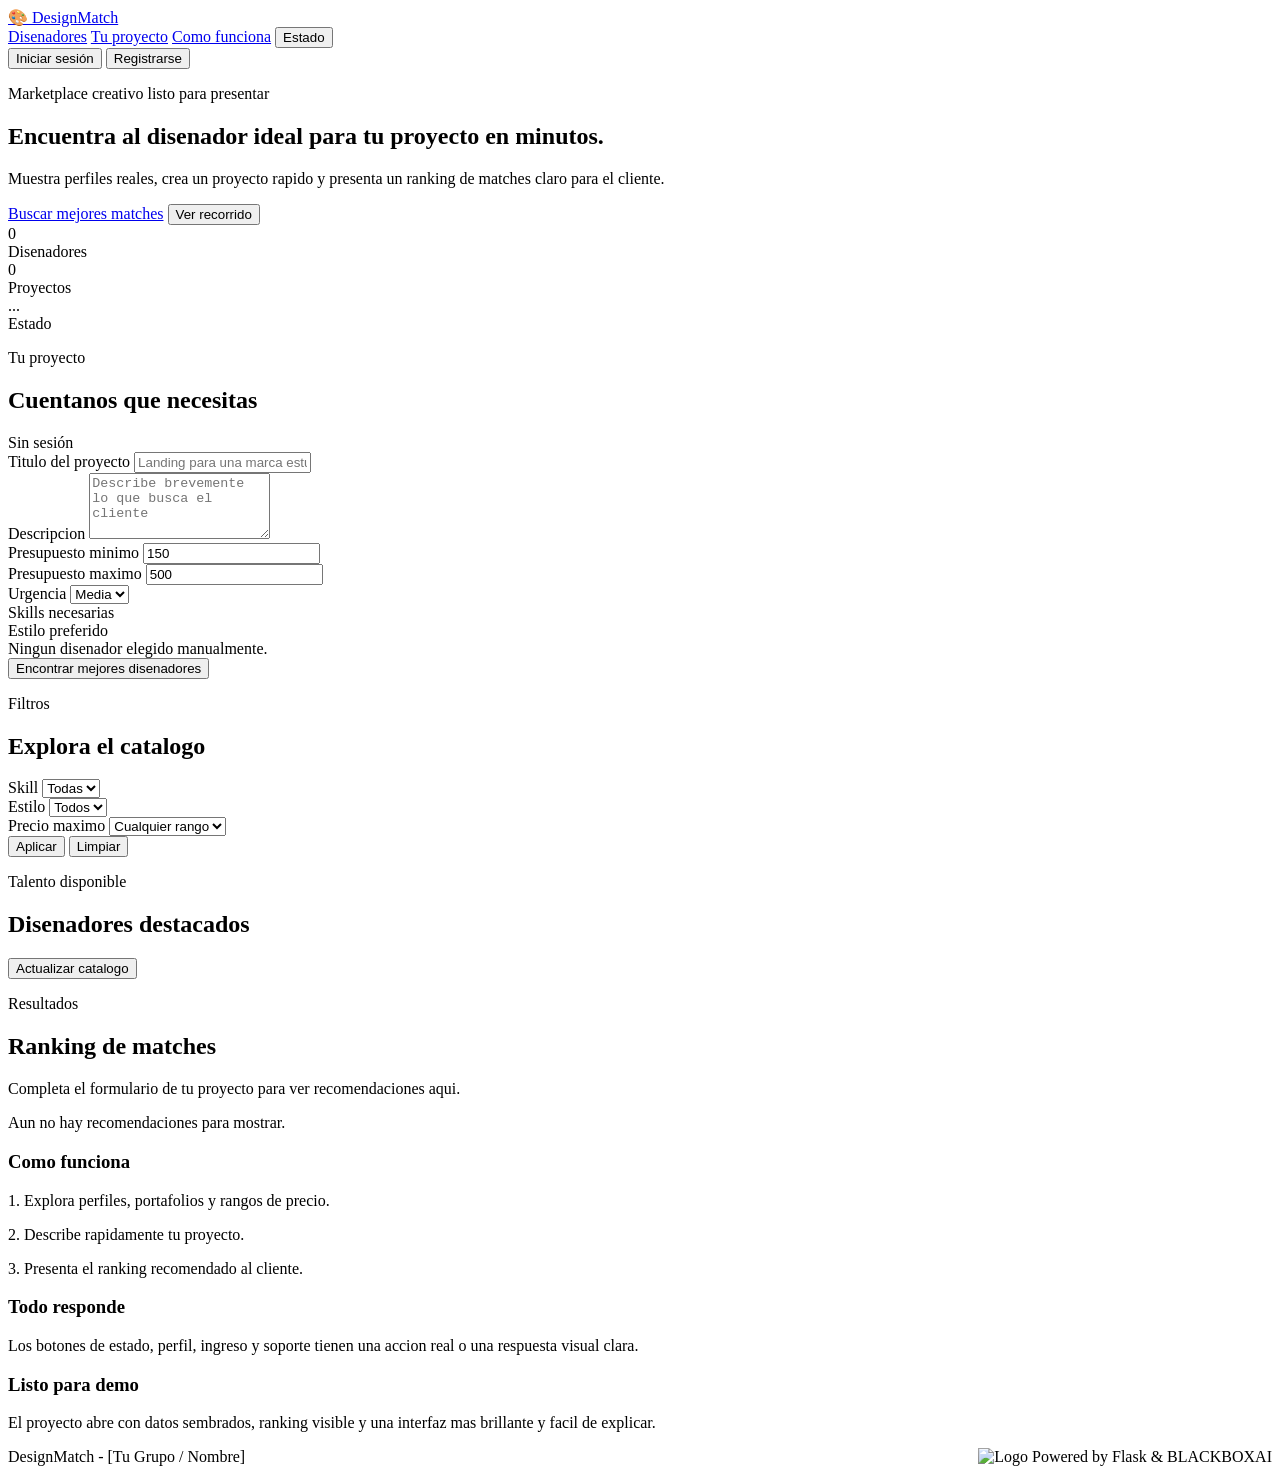
==== DesignMatch Producto Final/static/index.html @ e13d2c54 "first deploy designmatch" ====
<!DOCTYPE html>
<html lang="es">
<head>
    <meta charset="UTF-8">
    <meta name="viewport" content="width=device-width, initial-scale=1.0">
    <meta name="description" content="DesignMatch conecta clientes con estudiantes de diseno para proyectos reales.">
    <title>DesignMatch - Marketplace de Disenadores</title>
    <link rel="icon" href="data:image/svg+xml,<svg xmlns='http://www.w3.org/2000/svg' viewBox='0 0 100 100'><text y='.9em' font-size='90'>&#x1F3A8;</text></svg>">
    <link rel="preconnect" href="https://fonts.googleapis.com">
    <link rel="preconnect" href="https://fonts.gstatic.com" crossorigin>
    <link href="https://fonts.googleapis.com/css2?family=Inter:wght@400;500;600;700&family=Poppins:wght@500;600;700&display=swap" rel="stylesheet">
    <link rel="stylesheet" href="/static/styles.css">
</head>
<body>
    <header class="header">
        <div class="container header-content">
            <a href="#inicio" class="logo">
                <span class="logo-icon">&#x1F3A8;</span>
                <span class="logo-text">DesignMatch</span>
            </a>

            <nav class="nav">
                <a class="nav-link" href="#disenadores">Disenadores</a>
                <a class="nav-link" href="#proyecto">Tu proyecto</a>
                <a class="nav-link" href="#como-funciona">Como funciona</a>
                <button type="button" class="nav-link nav-button" data-action="estado">Estado</button>
            </nav>

            <div class="nav-actions">
                <button type="button" class="btn btn-outline" data-open-access="login">Iniciar sesión</button>
                <button type="button" class="btn btn-primary" data-open-access="register">Registrarse</button>
            </div>
        </div>
    </header>

    <section class="hero" id="inicio">
        <div class="container hero-content">
            <p class="hero-kicker">Marketplace creativo listo para presentar</p>
            <h1 class="hero-title">Encuentra al disenador ideal para tu proyecto en minutos.</h1>
            <p class="hero-subtitle">
                Muestra perfiles reales, crea un proyecto rapido y presenta un ranking de matches claro para el cliente.
            </p>

            <div class="hero-actions">
                <a href="#proyecto" class="btn btn-primary btn-lg">Buscar mejores matches</a>
                <button type="button" class="btn btn-outline btn-light" data-action="como-funciona">Ver recorrido</button>
            </div>

            <div class="hero-stats">
                <div class="stat-item">
                    <div class="stat-value" id="metricDesigners">0</div>
                    <div class="stat-label">Disenadores</div>
                </div>
                <div class="stat-item">
                    <div class="stat-value" id="metricProjects">0</div>
                    <div class="stat-label">Proyectos</div>
                </div>
                <div class="stat-item">
                    <div class="stat-value" id="metricStatus">...</div>
                    <div class="stat-label">Estado</div>
                </div>
            </div>
        </div>
    </section>

    <main class="main">
        <div class="container main-grid">
            <aside class="sidebar-stack">
                <section class="panel" id="proyecto">
                    <div class="panel-header">
                        <div>
                            <p class="panel-kicker">Tu proyecto</p>
                            <h2 class="panel-title">Cuentanos que necesitas</h2>
                        </div>
                        <span class="session-pill" id="sessionBadge">Sin sesión</span>
                    </div>

                    <form id="projectForm" class="project-form">
                        <div class="form-group">
                            <label class="form-label">Titulo del proyecto</label>
                            <input type="text" name="title" class="form-input" placeholder="Landing para una marca estudiantil" required>
                        </div>

                        <div class="form-group">
                            <label class="form-label">Descripcion</label>
                            <textarea name="description" class="form-input form-textarea" rows="4" placeholder="Describe brevemente lo que busca el cliente"></textarea>
                        </div>

                        <div class="form-row">
                            <div class="form-group">
                                <label class="form-label">Presupuesto minimo</label>
                                <input type="number" name="budget_min" class="form-input" min="0" step="10" value="150">
                            </div>

                            <div class="form-group">
                                <label class="form-label">Presupuesto maximo</label>
                                <input type="number" name="budget_max" class="form-input" min="0" step="10" value="500">
                            </div>
                        </div>

                        <div class="form-group">
                            <label class="form-label">Urgencia</label>
                            <select name="urgency" class="form-input">
                                <option value="low">Baja</option>
                                <option value="medium" selected>Media</option>
                                <option value="high">Alta</option>
                            </select>
                        </div>

                        <div class="form-group">
                            <label class="form-label">Skills necesarias</label>
                            <div id="skillsOptions" class="chip-grid"></div>
                        </div>

                        <div class="form-group">
                            <label class="form-label">Estilo preferido</label>
                            <div id="stylesOptions" class="chip-grid"></div>
                        </div>

                        <div class="selected-designer" id="pickedDesigner">
                            Ningun disenador elegido manualmente.
                        </div>

                        <button type="submit" class="btn btn-primary btn-block" id="submitProject">
                            Encontrar mejores disenadores
                        </button>
                    </form>
                </section>

                <section class="panel filters-panel">
                    <div class="panel-header">
                        <div>
                            <p class="panel-kicker">Filtros</p>
                            <h2 class="panel-title">Explora el catalogo</h2>
                        </div>
                    </div>

                    <div class="form-group">
                        <label class="form-label">Skill</label>
                        <select class="form-input" id="filterSkill">
                            <option value="">Todas</option>
                        </select>
                    </div>

                    <div class="form-group">
                        <label class="form-label">Estilo</label>
                        <select class="form-input" id="filterStyle">
                            <option value="">Todos</option>
                        </select>
                    </div>

                    <div class="form-group">
                        <label class="form-label">Precio maximo</label>
                        <select class="form-input" id="filterBudget">
                            <option value="">Cualquier rango</option>
                            <option value="250">Hasta $250</option>
                            <option value="400">Hasta $400</option>
                            <option value="600">Hasta $600</option>
                            <option value="800">Hasta $800</option>
                        </select>
                    </div>

                    <div class="filter-actions">
                        <button type="button" class="btn btn-primary" id="applyFilters">Aplicar</button>
                        <button type="button" class="btn btn-outline" id="clearFilters">Limpiar</button>
                    </div>
                </section>
            </aside>

            <section class="content-stack">
                <section class="panel" id="disenadores">
                    <div class="panel-header panel-header-inline">
                        <div>
                            <p class="panel-kicker">Talento disponible</p>
                            <h2 class="panel-title">Disenadores destacados</h2>
                        </div>
                        <button type="button" class="btn btn-outline" data-action="refresh">Actualizar catalogo</button>
                    </div>

                    <div id="designersGrid" class="designers-grid"></div>
                </section>

                <section class="panel">
                    <div class="panel-header">
                        <div>
                            <p class="panel-kicker">Resultados</p>
                            <h2 class="panel-title">Ranking de matches</h2>
                        </div>
                    </div>

                    <p id="resultsHint" class="results-hint">Completa el formulario de tu proyecto para ver recomendaciones aqui.</p>
                    <div id="resultsContainer" class="results-list empty-state">
                        Aun no hay recomendaciones para mostrar.
                    </div>
                </section>
            </section>
        </div>
    </main>

    <section class="info-sections" id="como-funciona">
        <div class="container info-grid">
            <article class="info-card">
                <h3>Como funciona</h3>
                <p>1. Explora perfiles, portafolios y rangos de precio.</p>
                <p>2. Describe rapidamente tu proyecto.</p>
                <p>3. Presenta el ranking recomendado al cliente.</p>
            </article>
            <article class="info-card">
                <h3>Todo responde</h3>
                <p>Los botones de estado, perfil, ingreso y soporte tienen una accion real o una respuesta visual clara.</p>
            </article>
            <article class="info-card">
                <h3>Listo para demo</h3>
                <p>El proyecto abre con datos sembrados, ranking visible y una interfaz mas brillante y facil de explicar.</p>
            </article>
        </div>
    </section>

    <footer class="footer">
        <div class="container">
            <p>DesignMatch - [Tu Grupo / Nombre] <span style="float:right;"><img src="" alt="Logo" style="height:24px;"> Powered by Flask &amp; BLACKBOXAI</span></p>
        </div>
    </footer>

    <dialog id="profileDialog" class="dialog">
        <button class="dialog-close" id="closeProfileDialog" aria-label="Cerrar perfil">&times;</button>
        <div id="profileContent"></div>
    </dialog>

    <dialog id="infoDialog" class="dialog">
        <button class="dialog-close" id="closeInfoDialog" aria-label="Cerrar informacion">&times;</button>
        <div id="infoContent"></div>
    </dialog>

    <dialog id="accessDialog" class="dialog dialog-sm">
        <button class="dialog-close" id="closeAccessDialog" aria-label="Cerrar acceso">&times;</button>
        <div class="access-header">
            <p class="panel-kicker">Registro / Login</p>
            <h2 class="panel-title" id="accessTitle">Registrarse</h2>
            <p id="accessCopy">Crea tu cuenta como cliente o diseñador.</p>
        </div>

        <form id="registerForm" class="access-form">
            <div class="form-group">
                <label class="form-label">Nombre</label>
                <input type="text" name="name" class="form-input" placeholder="Tu nombre completo" required>
            </div>
            <div class="form-group">
                <label class="form-label">Email</label>
                <input type="email" name="email" class="form-input" placeholder="tu@email.com" required>
            </div>
            <div class="form-group">
                <label class="form-label">Teléfono / WhatsApp</label>
                <input type="tel" name="phone" class="form-input" placeholder="+1 234 567 890">
            </div>
            <div class="form-group">
                <label class="form-label">Rol *</label>
                <select name="role" class="form-input" id="roleSelect">
                    <option value="client">Cliente</option>
                    <option value="designer">Diseñador</option>
                </select>
            </div>
            <div class="form-group designer-fields" id="designerFields" style="display:none;">
                <label class="form-label">Bio / Descripción</label>
                <textarea name="bio" class="form-input form-textarea" rows="2" placeholder="Breve descripción de tus servicios"></textarea>
            </div>
            <div class="form-group designer-fields" id="designerPortfolio">
                <label class="form-label">Portfolio URL (opcional)</label>
                <input type="url" name="portfolio_url" class="form-input" placeholder="https://mi-portfolio.com">
            </div>
            <div class="form-group designer-fields" id="designerSkills">
                <label class="form-label">Skills (ej: Branding, UI Design)</label>
                <input type="text" name="skills" class="form-input" placeholder="Separa con comas">
            </div>
            <div class="form-group client-fields" id="clientFields">
                <label class="form-label">Descripción de tu proyecto (opcional)</label>
                <textarea name="project_description" class="form-input form-textarea" rows="2" placeholder="Tipo de proyectos que buscas..."></textarea>
            </div>
            <button type="submit" class="btn btn-primary btn-block">Crear cuenta</button>
        </form>

        <form id="loginForm" class="access-form hidden">
            <div class="form-group">
                <label class="form-label">Email</label>
                <input type="email" name="email" class="form-input" placeholder="tu@email.com" required>
            </div>
            <button type="submit" class="btn btn-primary btn-block">Iniciar sesión</button>
        </form>
    </dialog>

    <script src="/static/script.js"></script>
</body>
</html>
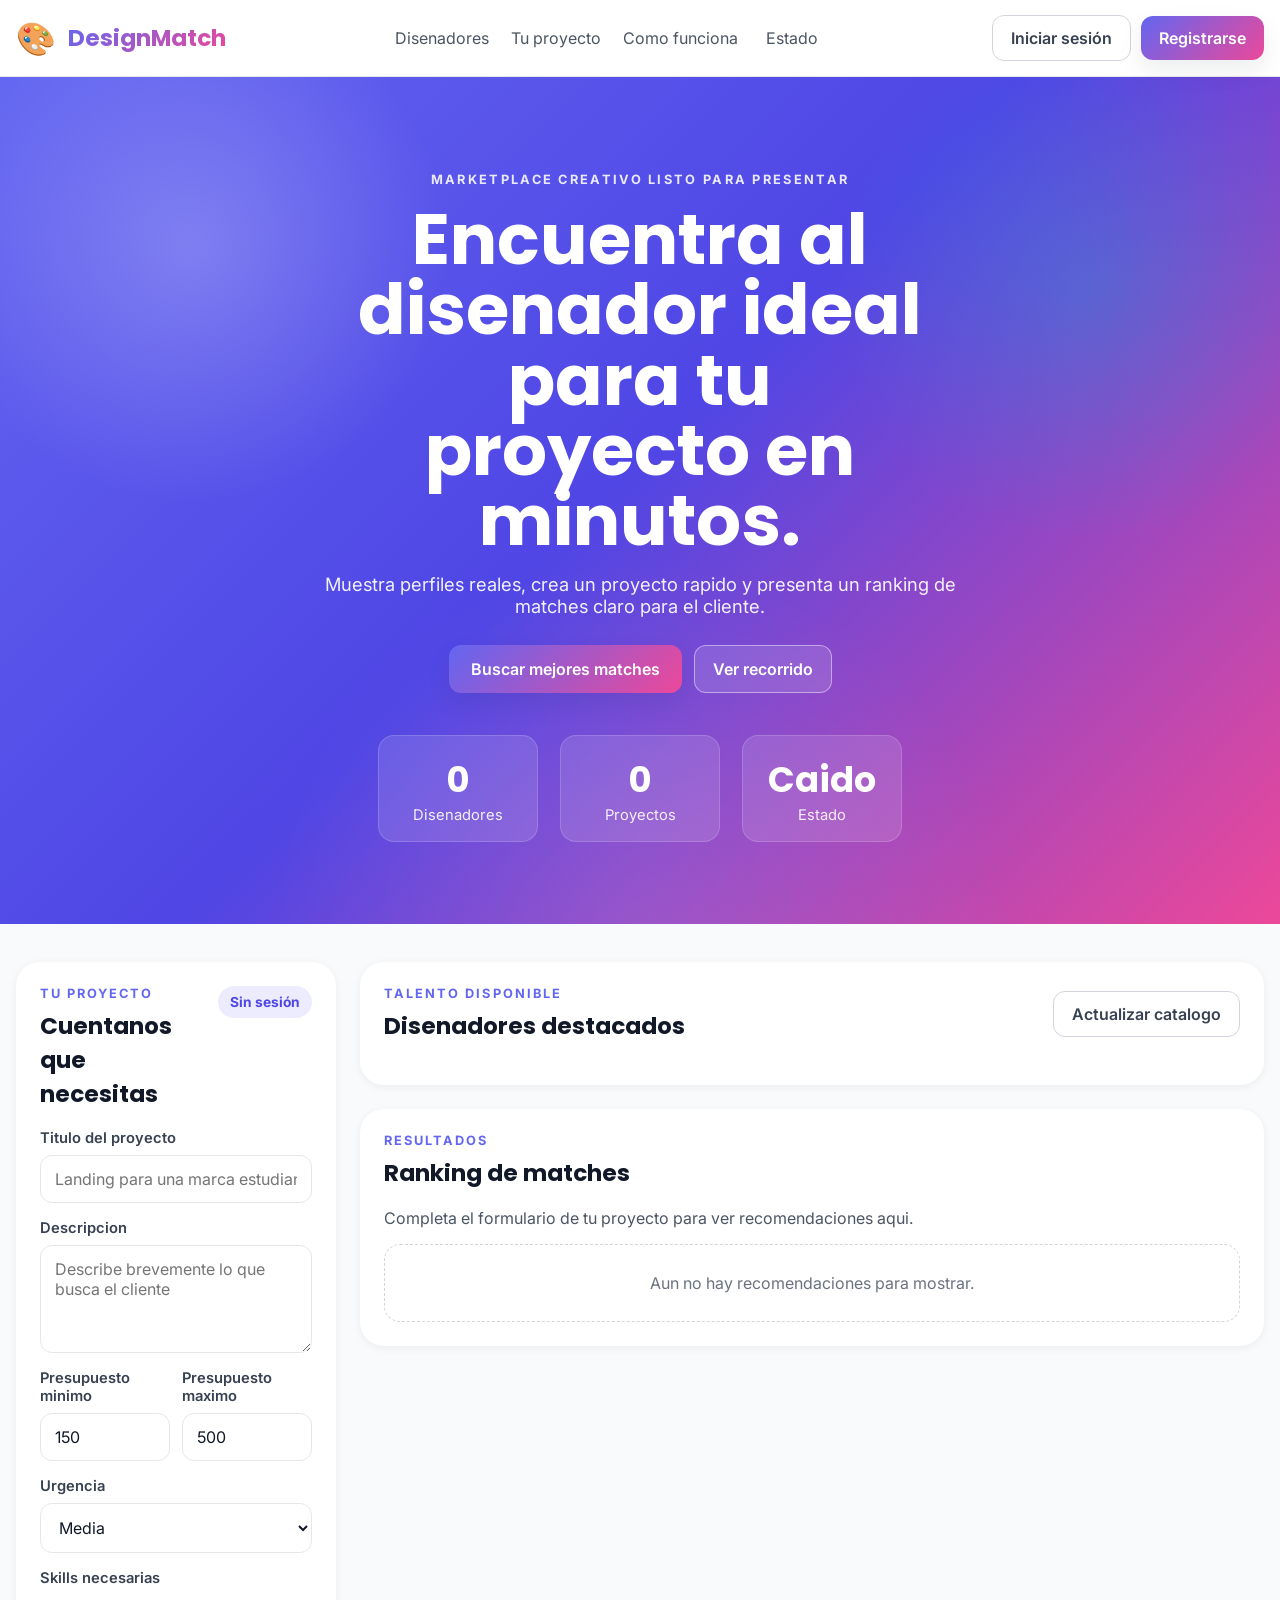
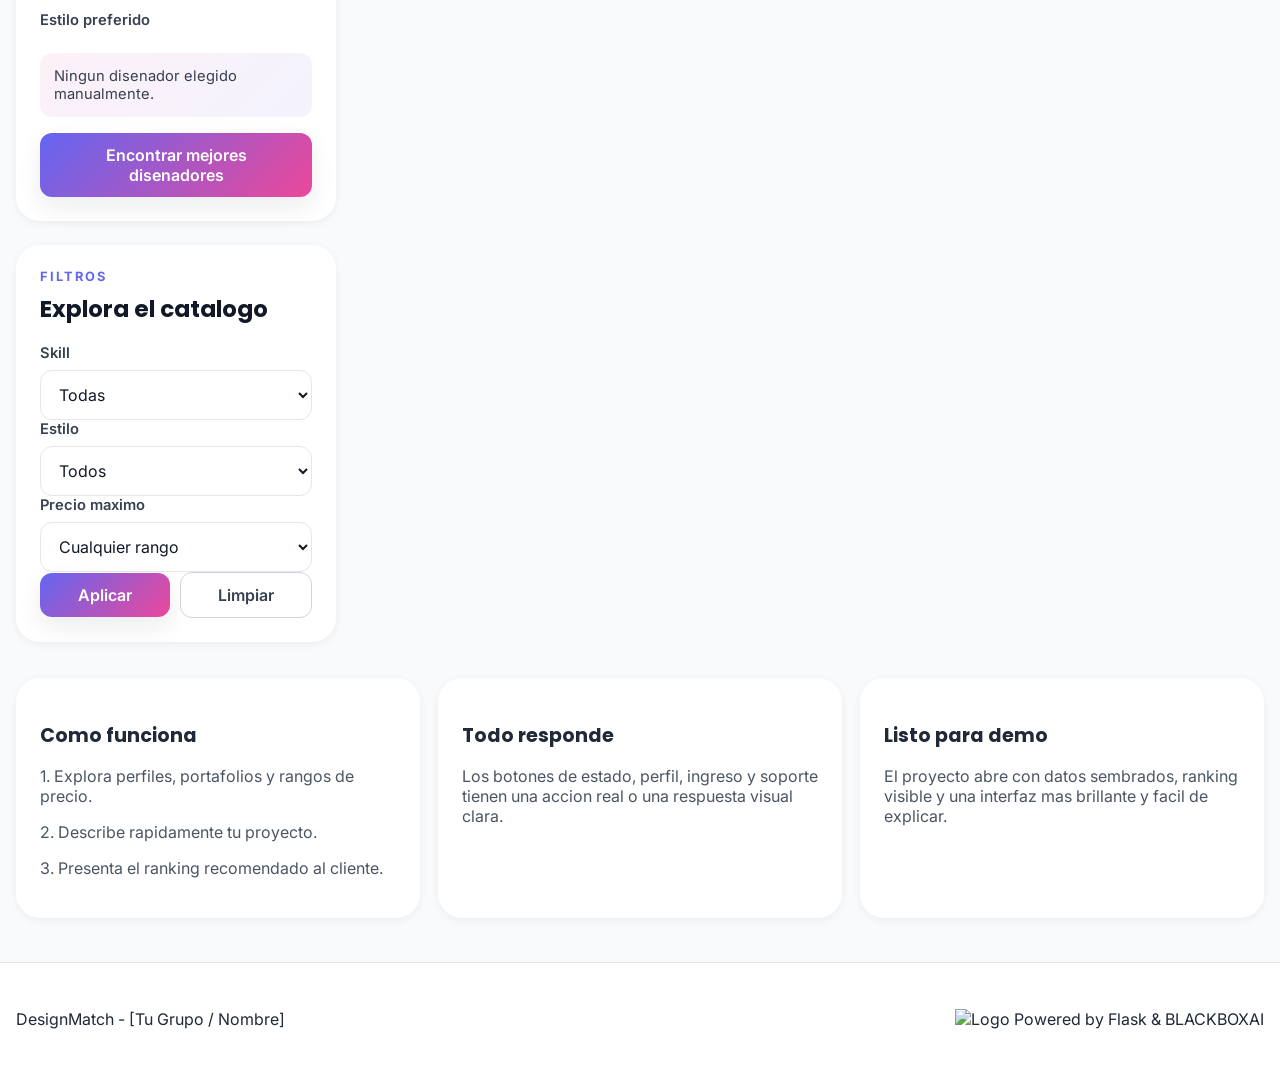
==== commit 79ff929e: "Salsa de frambuesa" ====
--- a/DesignMatch Producto Final/static/index.html
+++ b/DesignMatch Producto Final/static/index.html
@@ -269,8 +269,8 @@
                 <input type="url" name="portfolio_url" class="form-input" placeholder="https://mi-portfolio.com">
             </div>
             <div class="form-group designer-fields" id="designerSkills">
-                <label class="form-label">Skills (ej: Branding, UI Design)</label>
-                <input type="text" name="skills" class="form-input" placeholder="Separa con comas">
+                <label class="form-label">Skills</label>
+                <div id="regSkillsOptions" class="chip-grid"></div>
             </div>
             <div class="form-group client-fields" id="clientFields">
                 <label class="form-label">Descripción de tu proyecto (opcional)</label>
--- a/static/styles.css
+++ b/static/styles.css
@@ -0,0 +1,765 @@
+:root {
+    --primary: #6366f1;
+    --primary-dark: #4f46e5;
+    --primary-light: #818cf8;
+    --secondary: #ec4899;
+    --accent: #06b6d4;
+    --success: #10b981;
+    --warning: #f59e0b;
+    --gray-50: #f9fafb;
+    --gray-100: #f3f4f6;
+    --gray-200: #e5e7eb;
+    --gray-300: #d1d5db;
+    --gray-400: #9ca3af;
+    --gray-500: #6b7280;
+    --gray-600: #4b5563;
+    --gray-700: #374151;
+    --gray-800: #1f2937;
+    --gray-900: #111827;
+    --font-sans: "Inter", -apple-system, BlinkMacSystemFont, sans-serif;
+    --font-display: "Poppins", var(--font-sans);
+    --radius-md: 0.75rem;
+    --radius-lg: 1rem;
+    --radius-xl: 1.5rem;
+    --radius-full: 9999px;
+    --shadow-sm: 0 2px 8px rgba(15, 23, 42, 0.06);
+    --shadow-md: 0 10px 25px rgba(15, 23, 42, 0.08);
+    --shadow-lg: 0 20px 40px rgba(15, 23, 42, 0.12);
+}
+
+*,
+*::before,
+*::after {
+    box-sizing: border-box;
+}
+
+html {
+    scroll-behavior: smooth;
+}
+
+body {
+    margin: 0;
+    font-family: var(--font-sans);
+    background: var(--gray-50);
+    color: var(--gray-800);
+}
+
+a {
+    color: inherit;
+    text-decoration: none;
+}
+
+button,
+input,
+textarea,
+select {
+    font: inherit;
+}
+
+.container {
+    width: min(1380px, calc(100% - 32px));
+    margin: 0 auto;
+}
+
+.header {
+    position: sticky;
+    top: 0;
+    z-index: 50;
+    background: rgba(255, 255, 255, 0.94);
+    backdrop-filter: blur(12px);
+    border-bottom: 1px solid var(--gray-200);
+}
+
+.header-content {
+    display: flex;
+    align-items: center;
+    justify-content: space-between;
+    gap: 16px;
+    min-height: 76px;
+}
+
+.logo {
+    display: inline-flex;
+    align-items: center;
+    gap: 12px;
+}
+
+.logo-icon {
+    font-size: 2rem;
+}
+
+.logo-text,
+.hero-title,
+.panel-title,
+.info-card h3 {
+    font-family: var(--font-display);
+}
+
+.logo-text {
+    font-size: 1.45rem;
+    font-weight: 700;
+    background: linear-gradient(135deg, var(--primary), var(--secondary));
+    -webkit-background-clip: text;
+    -webkit-text-fill-color: transparent;
+    background-clip: text;
+}
+
+.nav,
+.nav-actions,
+.filter-actions,
+.card-actions,
+.footer-content {
+    display: flex;
+    align-items: center;
+}
+
+.nav {
+    gap: 22px;
+}
+
+.nav-link,
+.nav-button,
+.footer-link {
+    color: var(--gray-600);
+    background: transparent;
+    border: 0;
+    cursor: pointer;
+}
+
+.nav-link:hover,
+.nav-button:hover,
+.footer-link:hover {
+    color: var(--primary);
+}
+
+.nav-actions {
+    gap: 10px;
+}
+
+.btn {
+    display: inline-flex;
+    align-items: center;
+    justify-content: center;
+    gap: 8px;
+    border-radius: var(--radius-md);
+    border: 0;
+    padding: 12px 18px;
+    font-weight: 600;
+    cursor: pointer;
+    transition: transform 0.16s ease, box-shadow 0.16s ease, background 0.16s ease;
+}
+
+.btn:hover {
+    transform: translateY(-1px);
+}
+
+.btn-primary {
+    background: linear-gradient(135deg, var(--primary), var(--secondary));
+    color: white;
+    box-shadow: var(--shadow-md);
+}
+
+.btn-outline {
+    background: white;
+    color: var(--gray-700);
+    border: 1.5px solid var(--gray-300);
+}
+
+.btn-light {
+    color: white;
+    border-color: rgba(255, 255, 255, 0.45);
+    background: rgba(255, 255, 255, 0.12);
+}
+
+.btn-lg {
+    padding: 14px 22px;
+}
+
+.btn-block {
+    width: 100%;
+}
+
+.hero {
+    background: linear-gradient(135deg, var(--primary) 0%, var(--primary-dark) 48%, var(--secondary) 100%);
+    color: white;
+    position: relative;
+    overflow: hidden;
+    padding: 82px 0;
+}
+
+.hero::before {
+    content: "";
+    position: absolute;
+    inset: 0;
+    background:
+        radial-gradient(circle at 15% 20%, rgba(255, 255, 255, 0.22), transparent 20%),
+        radial-gradient(circle at 85% 25%, rgba(6, 182, 212, 0.26), transparent 20%),
+        radial-gradient(circle at 50% 100%, rgba(255, 255, 255, 0.08), transparent 35%);
+}
+
+.hero-content {
+    position: relative;
+    z-index: 1;
+    text-align: center;
+}
+
+.hero-kicker {
+    text-transform: uppercase;
+    letter-spacing: 0.18em;
+    font-size: 0.8rem;
+    font-weight: 700;
+    opacity: 0.88;
+}
+
+.hero-title {
+    font-size: clamp(2.8rem, 6vw, 4.4rem);
+    line-height: 1;
+    max-width: 13ch;
+    margin: 18px auto 16px;
+}
+
+.hero-subtitle {
+    max-width: 680px;
+    margin: 0 auto;
+    font-size: 1.15rem;
+    opacity: 0.92;
+}
+
+.hero-actions {
+    margin-top: 28px;
+    display: flex;
+    justify-content: center;
+    gap: 12px;
+    flex-wrap: wrap;
+}
+
+.hero-stats {
+    margin-top: 42px;
+    display: flex;
+    justify-content: center;
+    gap: 22px;
+    flex-wrap: wrap;
+}
+
+.stat-item {
+    min-width: 160px;
+    padding: 18px 20px;
+    border-radius: var(--radius-lg);
+    background: rgba(255, 255, 255, 0.12);
+    box-shadow: inset 0 0 0 1px rgba(255, 255, 255, 0.16);
+}
+
+.stat-value {
+    font-family: var(--font-display);
+    font-size: 2.2rem;
+    font-weight: 700;
+}
+
+.stat-label {
+    font-size: 0.92rem;
+    opacity: 0.9;
+}
+
+.main {
+    padding: 38px 0 18px;
+}
+
+.main-grid {
+    display: grid;
+    grid-template-columns: 320px 1fr;
+    gap: 24px;
+    align-items: start;
+}
+
+.sidebar-stack,
+.content-stack {
+    display: grid;
+    gap: 24px;
+}
+
+.panel,
+.info-card,
+.dialog {
+    background: white;
+    border-radius: var(--radius-xl);
+    box-shadow: var(--shadow-sm);
+}
+
+.panel {
+    padding: 24px;
+}
+
+.panel-header {
+    display: flex;
+    justify-content: space-between;
+    align-items: start;
+    gap: 16px;
+    margin-bottom: 18px;
+}
+
+.panel-header-inline {
+    align-items: center;
+}
+
+.panel-kicker {
+    margin: 0 0 8px;
+    font-size: 0.8rem;
+    font-weight: 700;
+    text-transform: uppercase;
+    letter-spacing: 0.16em;
+    color: var(--primary);
+}
+
+.panel-title {
+    margin: 0;
+    font-size: 1.45rem;
+    color: var(--gray-900);
+}
+
+.session-pill {
+    white-space: nowrap;
+    border-radius: var(--radius-full);
+    padding: 8px 12px;
+    background: rgba(99, 102, 241, 0.12);
+    color: var(--primary-dark);
+    font-size: 0.86rem;
+    font-weight: 700;
+}
+
+.project-form,
+.access-form {
+    display: grid;
+    gap: 16px;
+}
+
+.form-group {
+    display: grid;
+    gap: 8px;
+}
+
+.form-label {
+    font-size: 0.92rem;
+    font-weight: 600;
+    color: var(--gray-700);
+}
+
+.form-row {
+    display: grid;
+    grid-template-columns: repeat(2, minmax(0, 1fr));
+    gap: 12px;
+}
+
+.form-input {
+    width: 100%;
+    border: 1.5px solid var(--gray-200);
+    border-radius: var(--radius-md);
+    padding: 13px 14px;
+    background: white;
+    color: var(--gray-900);
+}
+
+.form-input:focus {
+    outline: none;
+    border-color: var(--primary);
+    box-shadow: 0 0 0 3px rgba(99, 102, 241, 0.12);
+}
+
+.form-textarea {
+    resize: vertical;
+}
+
+.chip-grid {
+    display: flex;
+    flex-wrap: wrap;
+    gap: 10px;
+}
+
+.chip-option {
+    position: relative;
+    cursor: pointer;
+}
+
+.chip-option input {
+    position: absolute;
+    opacity: 0;
+    pointer-events: none;
+}
+
+.chip-option span {
+    display: inline-flex;
+    align-items: center;
+    padding: 10px 14px;
+    border-radius: var(--radius-full);
+    background: var(--gray-100);
+    color: var(--gray-700);
+    border: 1px solid transparent;
+    transition: 0.18s ease;
+}
+
+.chip-option input:checked + span {
+    background: rgba(99, 102, 241, 0.12);
+    border-color: rgba(99, 102, 241, 0.3);
+    color: var(--primary-dark);
+}
+
+.selected-designer {
+    padding: 14px;
+    border-radius: var(--radius-md);
+    background: linear-gradient(135deg, rgba(236, 72, 153, 0.08), rgba(99, 102, 241, 0.08));
+    color: var(--gray-700);
+    font-size: 0.92rem;
+}
+
+.filters-panel {
+    position: sticky;
+    top: 96px;
+}
+
+.filter-actions {
+    gap: 10px;
+}
+
+.filter-actions .btn {
+    flex: 1;
+}
+
+.designers-grid {
+    display: grid;
+    grid-template-columns: repeat(auto-fit, minmax(280px, 1fr));
+    gap: 18px;
+}
+
+.designer-card {
+    display: grid;
+    gap: 14px;
+    padding: 20px;
+    border-radius: var(--radius-lg);
+    background: linear-gradient(180deg, #ffffff, #fbfbff);
+    border: 1px solid var(--gray-200);
+    box-shadow: var(--shadow-sm);
+    transition: transform 0.18s ease, box-shadow 0.18s ease, border-color 0.18s ease;
+}
+
+.designer-card:hover {
+    transform: translateY(-3px);
+    box-shadow: var(--shadow-md);
+}
+
+.designer-card.selected {
+    border-color: rgba(99, 102, 241, 0.5);
+    box-shadow: 0 0 0 4px rgba(99, 102, 241, 0.12);
+}
+
+.designer-header {
+    display: flex;
+    justify-content: space-between;
+    gap: 12px;
+    align-items: start;
+}
+
+.designer-badge {
+    display: inline-flex;
+    font-size: 0.72rem;
+    font-weight: 700;
+    text-transform: uppercase;
+    letter-spacing: 0.12em;
+    color: var(--secondary);
+}
+
+.designer-name {
+    margin: 6px 0 4px;
+    font-family: var(--font-display);
+    font-size: 1.15rem;
+    color: var(--gray-900);
+}
+
+.designer-email {
+    color: var(--gray-500);
+    font-size: 0.9rem;
+}
+
+.rating-pill {
+    white-space: nowrap;
+    padding: 8px 12px;
+    border-radius: var(--radius-full);
+    background: rgba(245, 158, 11, 0.12);
+    color: #b45309;
+    font-weight: 700;
+}
+
+.designer-bio,
+.results-hint,
+.info-card p,
+.footer-section p,
+.modal-copy {
+    color: var(--gray-600);
+}
+
+.designer-skills,
+.designer-styles {
+    display: flex;
+    flex-wrap: wrap;
+    gap: 8px;
+}
+
+.tag {
+    display: inline-flex;
+    align-items: center;
+    padding: 7px 11px;
+    border-radius: var(--radius-full);
+    background: var(--gray-100);
+    color: var(--gray-700);
+    font-size: 0.84rem;
+    font-weight: 500;
+}
+
+.tag-soft {
+    background: rgba(6, 182, 212, 0.1);
+    color: #0f766e;
+}
+
+.designer-meta {
+    display: flex;
+    justify-content: space-between;
+    gap: 12px;
+    align-items: center;
+    padding-top: 10px;
+    border-top: 1px solid var(--gray-200);
+}
+
+.designer-price strong {
+    display: block;
+    color: var(--gray-900);
+}
+
+.designer-price span {
+    color: var(--gray-500);
+    font-size: 0.86rem;
+}
+
+.designer-meta a {
+    color: var(--primary);
+    font-weight: 600;
+}
+
+.card-actions {
+    gap: 10px;
+}
+
+.card-actions .btn {
+    flex: 1;
+}
+
+.results-list {
+    display: grid;
+    gap: 14px;
+}
+
+.empty-state {
+    padding: 28px;
+    border-radius: var(--radius-lg);
+    border: 1px dashed var(--gray-300);
+    text-align: center;
+    color: var(--gray-500);
+}
+
+.error-state {
+    color: #b91c1c;
+}
+
+.match-card {
+    display: flex;
+    justify-content: space-between;
+    gap: 14px;
+    align-items: start;
+    padding: 18px;
+    border-radius: var(--radius-lg);
+    border: 1px solid var(--gray-200);
+    background: linear-gradient(180deg, #ffffff, #faf8ff);
+}
+
+.match-rank {
+    font-size: 0.75rem;
+    font-weight: 700;
+    text-transform: uppercase;
+    letter-spacing: 0.14em;
+    color: var(--secondary);
+}
+
+.match-name {
+    margin: 6px 0 4px;
+    font-family: var(--font-display);
+    font-size: 1.12rem;
+}
+
+.match-score,
+.match-price {
+    color: var(--gray-600);
+}
+
+.match-actions {
+    display: grid;
+    gap: 10px;
+    min-width: 170px;
+}
+
+.info-sections {
+    padding: 18px 0 44px;
+}
+
+.info-grid {
+    display: grid;
+    grid-template-columns: repeat(3, minmax(0, 1fr));
+    gap: 18px;
+}
+
+.info-card {
+    padding: 24px;
+}
+
+.info-card h3 {
+    margin-bottom: 12px;
+    font-size: 1.2rem;
+}
+
+.info-card p + p {
+    margin-top: 8px;
+}
+
+.footer {
+    background: white;
+    border-top: 1px solid var(--gray-200);
+    padding: 30px 0 40px;
+}
+
+.footer-content {
+    justify-content: space-between;
+    align-items: start;
+    gap: 20px;
+    flex-wrap: wrap;
+}
+
+.footer-section {
+    min-width: 180px;
+}
+
+.footer-section h4 {
+    margin: 0 0 10px;
+    font-family: var(--font-display);
+}
+
+.footer-link {
+    display: block;
+    margin-bottom: 8px;
+}
+
+.dialog {
+    width: min(640px, calc(100% - 24px));
+    border: 0;
+    border-radius: var(--radius-xl);
+    padding: 28px;
+    box-shadow: var(--shadow-lg);
+}
+
+.dialog-sm {
+    width: min(520px, calc(100% - 24px));
+}
+
+.dialog::backdrop {
+    background: rgba(17, 24, 39, 0.55);
+}
+
+.dialog-close {
+    position: absolute;
+    top: 12px;
+    right: 12px;
+    width: 38px;
+    height: 38px;
+    border-radius: var(--radius-full);
+    border: 0;
+    background: var(--gray-100);
+    color: var(--gray-700);
+    cursor: pointer;
+}
+
+.profile-grid,
+.stats-grid {
+    display: grid;
+    grid-template-columns: repeat(2, minmax(0, 1fr));
+    gap: 12px;
+    margin: 18px 0;
+}
+
+.profile-grid > div,
+.stats-grid > article {
+    padding: 16px;
+    border-radius: var(--radius-md);
+    background: var(--gray-100);
+}
+
+.profile-label {
+    display: block;
+    color: var(--gray-500);
+    margin-bottom: 4px;
+}
+
+.profile-actions {
+    margin-top: 22px;
+    display: flex;
+    gap: 10px;
+    flex-wrap: wrap;
+}
+
+.access-header {
+    margin-bottom: 16px;
+}
+
+.hidden {
+    display: none;
+}
+
+.modal-list {
+    padding-left: 18px;
+    color: var(--gray-600);
+}
+
+@media (max-width: 1100px) {
+    .main-grid,
+    .info-grid {
+        grid-template-columns: 1fr;
+    }
+
+    .filters-panel {
+        position: static;
+    }
+}
+
+@media (max-width: 900px) {
+    .header-content,
+    .nav,
+    .nav-actions,
+    .hero-stats,
+    .footer-content,
+    .designer-header,
+    .designer-meta,
+    .match-card {
+        flex-direction: column;
+        align-items: start;
+    }
+
+    .nav {
+        gap: 10px;
+    }
+
+    .form-row,
+    .profile-grid,
+    .stats-grid {
+        grid-template-columns: 1fr;
+    }
+
+    .match-actions,
+    .card-actions {
+        width: 100%;
+        min-width: 0;
+    }
+}
